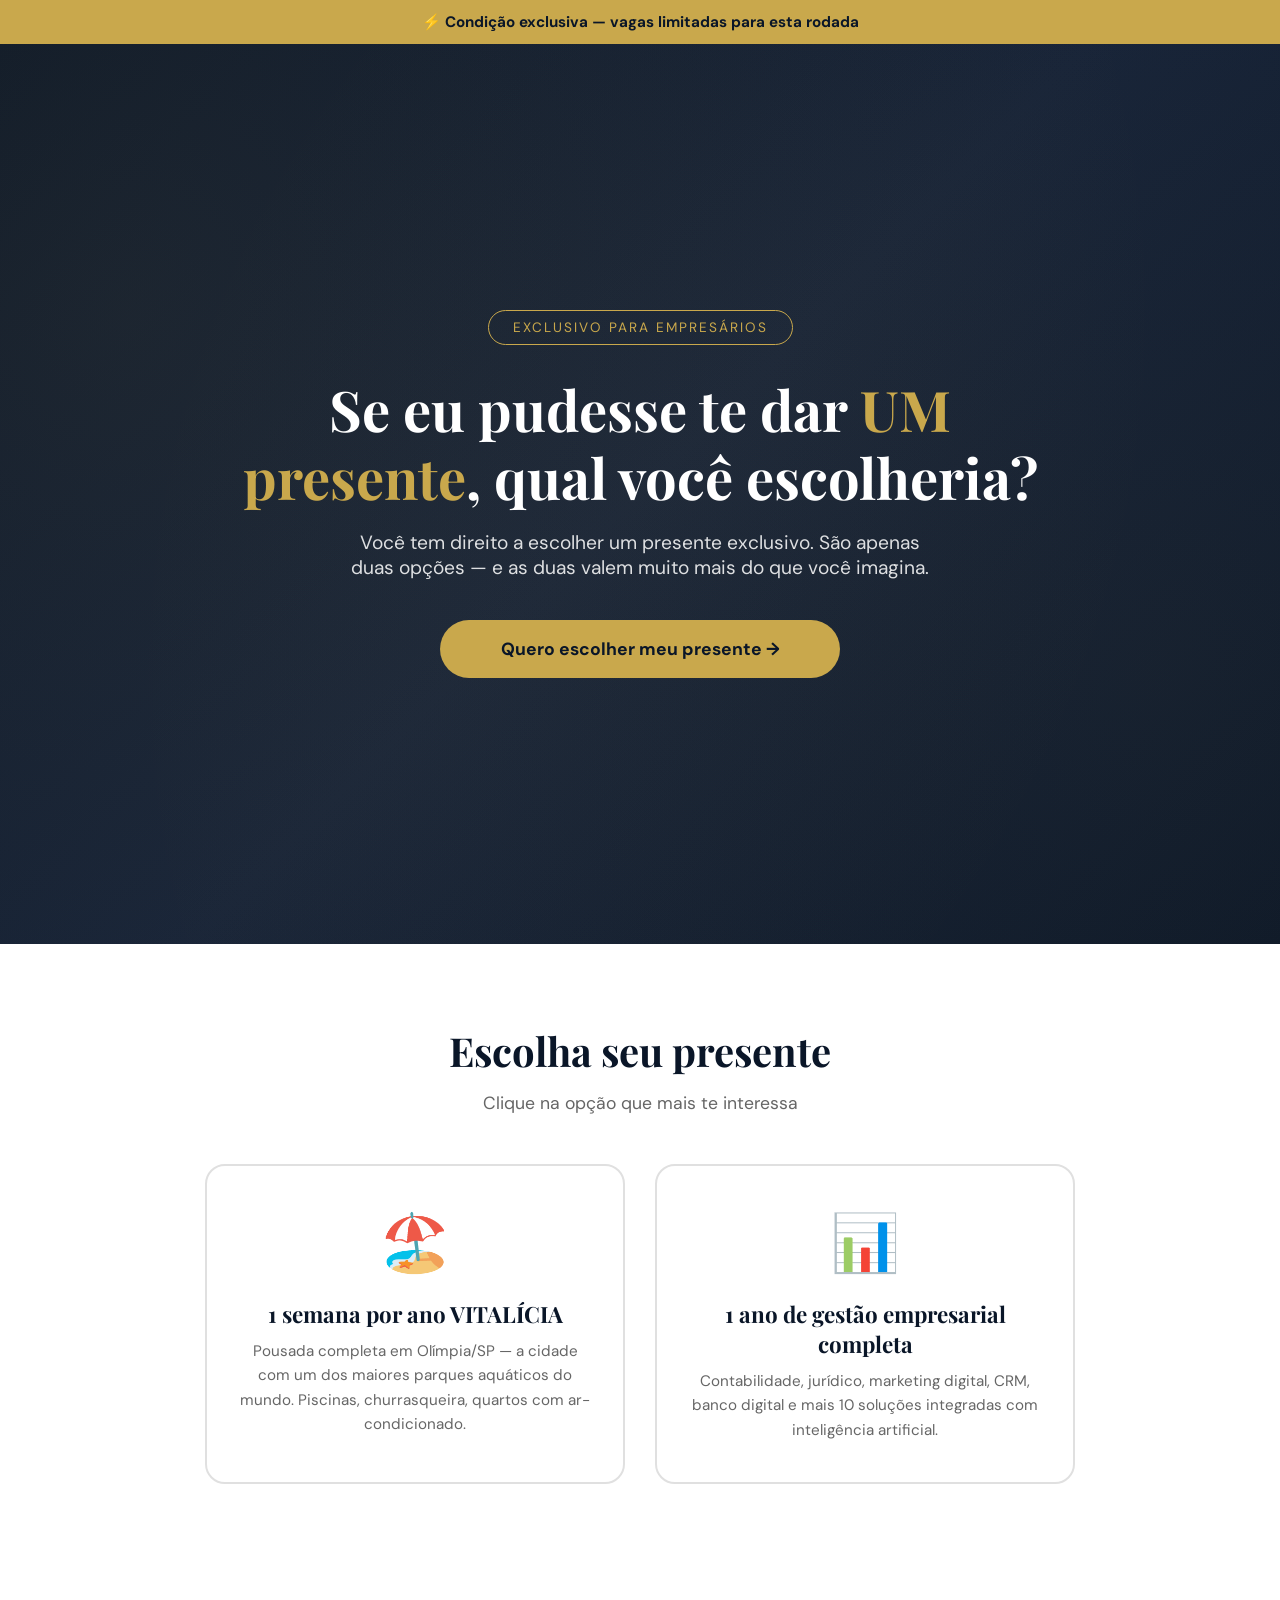
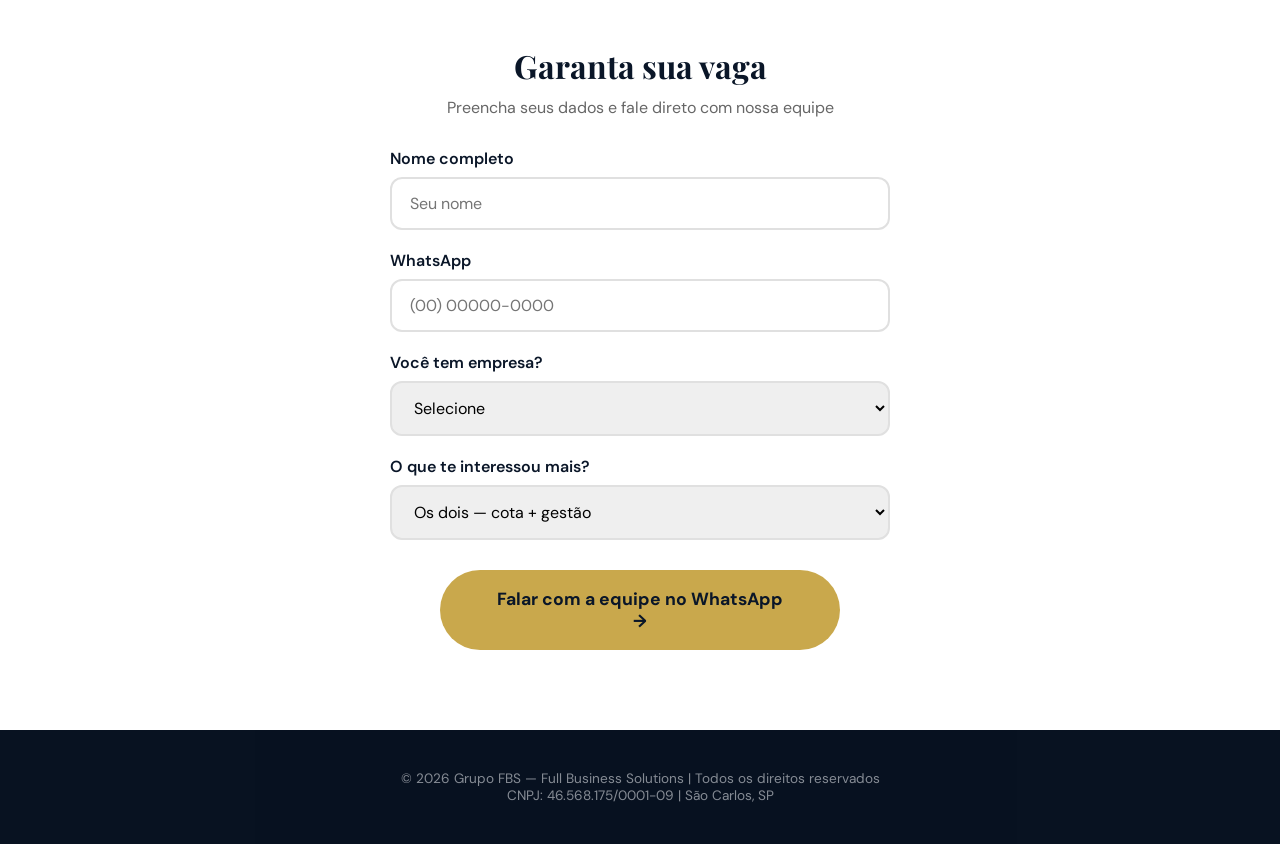
==== index.html @ a701b8b0 "Add index.html" ====
<!DOCTYPE html>
<html lang="pt-BR">
<head>
    <meta charset="UTF-8">
    <meta name="viewport" content="width=device-width, initial-scale=1.0">
    <title>Grupo FBS — Presente Exclusivo para Empresários</title>
    <link href="https://fonts.googleapis.com/css2?family=Playfair+Display:wght@400;600;700&family=DM+Sans:wght@400;500;600;700&display=swap" rel="stylesheet">
    <style>
        * { margin: 0; padding: 0; box-sizing: border-box; }
        
        :root {
            --navy: #0A1628;
            --gold: #C9A84C;
            --gold-light: #E8D5A0;
            --white: #FFFFFF;
            --gray: #F5F5F5;
            --dark-gray: #333;
        }
        
        body {
            font-family: 'DM Sans', sans-serif;
            color: var(--white);
            background: var(--navy);
        }
        
        h1, h2, h3, h4 { font-family: 'Playfair Display', serif; }
        
        /* HERO */
        .hero {
            min-height: 100vh;
            display: flex;
            flex-direction: column;
            align-items: center;
            justify-content: center;
            text-align: center;
            padding: 40px 20px;
            background: linear-gradient(135deg, #0A1628 0%, #152238 50%, #0A1628 100%);
            position: relative;
            overflow: hidden;
        }
        
        .hero::before {
            content: '';
            position: absolute;
            top: -50%;
            left: -50%;
            width: 200%;
            height: 200%;
            background: radial-gradient(circle at 30% 40%, rgba(201,168,76,0.08) 0%, transparent 50%),
                        radial-gradient(circle at 70% 60%, rgba(201,168,76,0.05) 0%, transparent 50%);
            animation: shimmer 15s ease-in-out infinite alternate;
        }
        
        @keyframes shimmer {
            0% { transform: translate(0, 0); }
            100% { transform: translate(-5%, -5%); }
        }
        
        .hero-content { position: relative; z-index: 1; max-width: 800px; }
        
        .hero-badge {
            display: inline-block;
            padding: 8px 24px;
            border: 1px solid var(--gold);
            border-radius: 50px;
            font-size: 0.85rem;
            color: var(--gold);
            letter-spacing: 2px;
            text-transform: uppercase;
            margin-bottom: 30px;
        }
        
        .hero h1 {
            font-size: clamp(2rem, 5vw, 3.5rem);
            line-height: 1.2;
            margin-bottom: 20px;
        }
        
        .hero h1 span { color: var(--gold); }
        
        .hero p {
            font-size: 1.2rem;
            opacity: 0.85;
            margin-bottom: 40px;
            max-width: 600px;
            margin-left: auto;
            margin-right: auto;
        }
        
        /* CHOICE SECTION */
        .choice-section {
            padding: 80px 20px;
            background: var(--white);
            color: var(--dark-gray);
            text-align: center;
        }
        
        .choice-section h2 {
            font-size: clamp(1.8rem, 4vw, 2.5rem);
            color: var(--navy);
            margin-bottom: 15px;
        }
        
        .choice-section > p {
            font-size: 1.1rem;
            color: #666;
            margin-bottom: 50px;
        }
        
        .choices {
            display: flex;
            gap: 30px;
            max-width: 900px;
            margin: 0 auto;
            flex-wrap: wrap;
            justify-content: center;
        }
        
        .choice-card {
            flex: 1;
            min-width: 280px;
            max-width: 420px;
            background: var(--white);
            border: 2px solid #E0E0E0;
            border-radius: 20px;
            padding: 40px 30px;
            cursor: pointer;
            transition: all 0.3s ease;
            text-align: center;
        }
        
        .choice-card:hover {
            border-color: var(--gold);
            transform: translateY(-5px);
            box-shadow: 0 20px 60px rgba(201,168,76,0.15);
        }
        
        .choice-card.selected {
            border-color: var(--gold);
            background: linear-gradient(135deg, #FFFDF5, #FFF);
            box-shadow: 0 20px 60px rgba(201,168,76,0.2);
        }
        
        .choice-emoji { font-size: 3.5rem; margin-bottom: 20px; }
        
        .choice-card h3 {
            font-size: 1.4rem;
            color: var(--navy);
            margin-bottom: 10px;
        }
        
        .choice-card p { color: #666; font-size: 0.95rem; line-height: 1.6; }
        
        /* REVEAL */
        .reveal {
            padding: 80px 20px;
            background: var(--navy);
            text-align: center;
            display: none;
        }
        
        .reveal.active { display: block; }
        
        .reveal h2 {
            font-size: clamp(1.8rem, 4vw, 2.8rem);
            margin-bottom: 15px;
        }
        
        .reveal h2 span { color: var(--gold); }
        
        .reveal > p {
            font-size: 1.1rem;
            opacity: 0.8;
            margin-bottom: 50px;
        }
        
        .package-grid {
            display: flex;
            gap: 30px;
            max-width: 900px;
            margin: 0 auto 50px;
            flex-wrap: wrap;
            justify-content: center;
        }
        
        .package-item {
            flex: 1;
            min-width: 280px;
            max-width: 420px;
            background: rgba(255,255,255,0.05);
            border: 1px solid rgba(201,168,76,0.3);
            border-radius: 16px;
            padding: 30px;
            text-align: left;
        }
        
        .package-item h3 {
            color: var(--gold);
            font-size: 1.2rem;
            margin-bottom: 15px;
        }
        
        .package-item ul {
            list-style: none;
            padding: 0;
        }
        
        .package-item li {
            padding: 8px 0;
            padding-left: 25px;
            position: relative;
            font-size: 0.95rem;
            opacity: 0.9;
        }
        
        .package-item li::before {
            content: '✓';
            position: absolute;
            left: 0;
            color: var(--gold);
            font-weight: bold;
        }
        
        /* PRICING */
        .pricing-box {
            max-width: 600px;
            margin: 0 auto 40px;
            background: linear-gradient(135deg, rgba(201,168,76,0.15), rgba(201,168,76,0.05));
            border: 2px solid var(--gold);
            border-radius: 20px;
            padding: 40px;
            text-align: center;
        }
        
        .price-compare {
            font-size: 1.1rem;
            opacity: 0.7;
            text-decoration: line-through;
            margin-bottom: 5px;
        }
        
        .price-main {
            font-family: 'Playfair Display', serif;
            font-size: clamp(2.5rem, 6vw, 3.5rem);
            color: var(--gold);
            font-weight: 700;
            margin-bottom: 5px;
        }
        
        .price-installment {
            font-size: 1.2rem;
            color: var(--gold-light);
            margin-bottom: 20px;
        }
        
        .price-guarantee {
            font-size: 0.95rem;
            opacity: 0.7;
            margin-bottom: 25px;
        }
        
        /* FORM */
        .form-section {
            padding: 80px 20px;
            background: var(--white);
            color: var(--dark-gray);
        }
        
        .form-container {
            max-width: 500px;
            margin: 0 auto;
            text-align: center;
        }
        
        .form-container h2 {
            color: var(--navy);
            font-size: 2rem;
            margin-bottom: 10px;
        }
        
        .form-container > p {
            color: #666;
            margin-bottom: 30px;
        }
        
        .form-group {
            margin-bottom: 20px;
            text-align: left;
        }
        
        .form-group label {
            display: block;
            font-weight: 600;
            margin-bottom: 8px;
            color: var(--navy);
        }
        
        .form-group input, .form-group select {
            width: 100%;
            padding: 14px 18px;
            border: 2px solid #E0E0E0;
            border-radius: 12px;
            font-size: 1rem;
            font-family: 'DM Sans', sans-serif;
            transition: border-color 0.3s;
        }
        
        .form-group input:focus, .form-group select:focus {
            outline: none;
            border-color: var(--gold);
        }
        
        /* CTA */
        .cta-btn {
            display: inline-block;
            padding: 18px 50px;
            background: var(--gold);
            color: var(--navy);
            font-size: 1.1rem;
            font-weight: 700;
            font-family: 'DM Sans', sans-serif;
            border: none;
            border-radius: 50px;
            cursor: pointer;
            text-decoration: none;
            transition: all 0.3s ease;
            width: 100%;
            max-width: 400px;
        }
        
        .cta-btn:hover {
            background: var(--gold-light);
            transform: translateY(-2px);
            box-shadow: 0 10px 30px rgba(201,168,76,0.3);
        }
        
        .cta-btn-dark {
            background: var(--navy);
            color: var(--gold);
            border: 2px solid var(--gold);
        }
        
        .cta-btn-dark:hover {
            background: var(--gold);
            color: var(--navy);
        }
        
        /* POUSADA DETAILS */
        .pousada-details {
            padding: 60px 20px;
            background: linear-gradient(135deg, #0D1D33, #0A1628);
            text-align: center;
            display: none;
        }
        
        .pousada-details.active { display: block; }
        
        .pousada-details h3 {
            color: var(--gold);
            font-size: 1.6rem;
            margin-bottom: 25px;
        }
        
        .amenities {
            display: flex;
            gap: 20px;
            flex-wrap: wrap;
            justify-content: center;
            max-width: 700px;
            margin: 0 auto 30px;
        }
        
        .amenity {
            background: rgba(255,255,255,0.05);
            border: 1px solid rgba(201,168,76,0.2);
            border-radius: 12px;
            padding: 20px;
            min-width: 140px;
            text-align: center;
        }
        
        .amenity-icon { font-size: 2rem; margin-bottom: 8px; }
        .amenity-text { font-size: 0.85rem; opacity: 0.8; }
        
        /* MATH */
        .math-box {
            max-width: 500px;
            margin: 30px auto;
            background: rgba(201,168,76,0.1);
            border-radius: 16px;
            padding: 30px;
            text-align: left;
        }
        
        .math-row {
            display: flex;
            justify-content: space-between;
            padding: 10px 0;
            border-bottom: 1px solid rgba(255,255,255,0.1);
        }
        
        .math-row:last-child { border: none; }
        .math-row .label { opacity: 0.8; }
        .math-row .value { color: var(--gold); font-weight: 600; }
        .math-row.total { font-size: 1.2rem; padding-top: 15px; }
        .math-row.total .value { font-size: 1.4rem; }
        
        /* URGENCY */
        .urgency-bar {
            background: var(--gold);
            color: var(--navy);
            text-align: center;
            padding: 12px 20px;
            font-weight: 700;
            font-size: 0.95rem;
            position: sticky;
            top: 0;
            z-index: 100;
        }
        
        /* FOOTER */
        footer {
            padding: 40px 20px;
            background: #060E1A;
            text-align: center;
            font-size: 0.85rem;
            opacity: 0.5;
        }
        
        /* RESPONSIVE */
        @media (max-width: 600px) {
            .choices { flex-direction: column; align-items: center; }
            .package-grid { flex-direction: column; align-items: center; }
            .hero { padding: 30px 15px; }
        }
    </style>
</head>
<body>

    <!-- URGENCY BAR -->
    <div class="urgency-bar">
        ⚡ Condição exclusiva — vagas limitadas para esta rodada
    </div>

    <!-- HERO -->
    <section class="hero">
        <div class="hero-content">
            <div class="hero-badge">Exclusivo para Empresários</div>
            <h1>Se eu pudesse te dar <span>UM presente</span>, qual você escolheria?</h1>
            <p>Você tem direito a escolher um presente exclusivo. São apenas duas opções — e as duas valem muito mais do que você imagina.</p>
            <a href="#escolha" class="cta-btn">Quero escolher meu presente →</a>
        </div>
    </section>

    <!-- CHOICE -->
    <section class="choice-section" id="escolha">
        <h2>Escolha seu presente</h2>
        <p>Clique na opção que mais te interessa</p>
        
        <div class="choices">
            <div class="choice-card" onclick="selectChoice('pousada')">
                <div class="choice-emoji">🏖️</div>
                <h3>1 semana por ano VITALÍCIA</h3>
                <p>Pousada completa em Olímpia/SP — a cidade com um dos maiores parques aquáticos do mundo. Piscinas, churrasqueira, quartos com ar-condicionado.</p>
            </div>
            
            <div class="choice-card" onclick="selectChoice('gestao')">
                <div class="choice-emoji">📊</div>
                <h3>1 ano de gestão empresarial completa</h3>
                <p>Contabilidade, jurídico, marketing digital, CRM, banco digital e mais 10 soluções integradas com inteligência artificial.</p>
            </div>
        </div>
    </section>

    <!-- POUSADA DETAILS (appears after gestão choice) -->
    <section class="pousada-details" id="pousada-details">
        <h3>Você escolheu gestão — ótimo gosto! Mas sabia que...</h3>
        <div class="amenities">
            <div class="amenity">
                <div class="amenity-icon">🏊</div>
                <div class="amenity-text">2 Piscinas</div>
            </div>
            <div class="amenity">
                <div class="amenity-icon">🥩</div>
                <div class="amenity-text">4 Quiosques com churrasqueira</div>
            </div>
            <div class="amenity">
                <div class="amenity-icon">❄️</div>
                <div class="amenity-text">Ar-condicionado em todos os quartos</div>
            </div>
            <div class="amenity">
                <div class="amenity-icon">🧊</div>
                <div class="amenity-text">Frigobar exclusivo</div>
            </div>
            <div class="amenity">
                <div class="amenity-icon">🚿</div>
                <div class="amenity-text">Banheiros privativos</div>
            </div>
            <div class="amenity">
                <div class="amenity-icon">🎢</div>
                <div class="amenity-text">Olímpia: capital do turismo</div>
            </div>
        </div>
        
        <div class="math-box">
            <div class="math-row">
                <span class="label">Diária média fim de semana em Olímpia</span>
                <span class="value">R$ 400</span>
            </div>
            <div class="math-row">
                <span class="label">1 semana por ano (7 diárias)</span>
                <span class="value">R$ 2.800/ano</span>
            </div>
            <div class="math-row">
                <span class="label">10 anos de uso</span>
                <span class="value">R$ 28.000</span>
            </div>
            <div class="math-row">
                <span class="label">1 ano de gestão FBS (12 meses)</span>
                <span class="value">R$ 5.988</span>
            </div>
            <div class="math-row total">
                <span class="label">Valor total do pacote</span>
                <span class="value">R$ 33.988</span>
            </div>
        </div>
    </section>

    <!-- REVEAL -->
    <section class="reveal" id="reveal">
        <h2>Boa notícia: <span>você não precisa escolher.</span></h2>
        <p>Hoje você leva os DOIS presentes por uma condição que não vai se repetir.</p>
        
        <div class="package-grid">
            <div class="package-item">
                <h3>🏖️ Cota Recanto das Águas</h3>
                <ul>
                    <li>1 semana por ano — vitalícia</li>
                    <li>Pousada completa em Olímpia/SP</li>
                    <li>2 piscinas + 4 quiosques</li>
                    <li>Quartos com ar + frigobar</li>
                    <li>Recompra garantida: R$ 8.000</li>
                    <li>Valorização de +167%</li>
                </ul>
            </div>
            
            <div class="package-item">
                <h3>📊 Gestão FBS Completa (1 ano)</h3>
                <ul>
                    <li>Contabilidade e fiscal</li>
                    <li>Assessoria jurídica integrada</li>
                    <li>Marketing digital completo</li>
                    <li>CRM e gestão de clientes</li>
                    <li>Banco digital FBS PAY</li>
                    <li>Inteligência artificial aplicada</li>
                </ul>
            </div>
        </div>
        
        <div class="pricing-box">
            <div class="price-compare">De R$ 33.988 em valor real</div>
            <div class="price-main">R$ 3.000</div>
            <div class="price-installment">10x de R$ 300 no cartão</div>
            <div class="price-guarantee">📈 Cota com recompra garantida de R$ 8.000 (+167%)</div>
            <a href="#formulario" class="cta-btn">Garantir minha vaga →</a>
        </div>
    </section>

    <!-- FORM -->
    <section class="form-section" id="formulario">
        <div class="form-container">
            <h2>Garanta sua vaga</h2>
            <p>Preencha seus dados e fale direto com nossa equipe</p>
            
            <form id="lead-form" onsubmit="submitForm(event)">
                <div class="form-group">
                    <label>Nome completo</label>
                    <input type="text" id="nome" required placeholder="Seu nome">
                </div>
                
                <div class="form-group">
                    <label>WhatsApp</label>
                    <input type="tel" id="whatsapp" required placeholder="(00) 00000-0000">
                </div>
                
                <div class="form-group">
                    <label>Você tem empresa?</label>
                    <select id="empresa" required>
                        <option value="">Selecione</option>
                        <option value="sim-mei">Sim — MEI</option>
                        <option value="sim-me">Sim — ME/EPP</option>
                        <option value="sim-media">Sim — Média empresa</option>
                        <option value="nao">Não, mas quero abrir</option>
                    </select>
                </div>
                
                <div class="form-group">
                    <label>O que te interessou mais?</label>
                    <select id="interesse">
                        <option value="ambos">Os dois — cota + gestão</option>
                        <option value="cota">Mais a cota da pousada</option>
                        <option value="gestao">Mais a gestão empresarial</option>
                    </select>
                </div>
                
                <button type="submit" class="cta-btn" style="margin-top: 10px;">
                    Falar com a equipe no WhatsApp →
                </button>
            </form>
        </div>
    </section>

    <footer>
        <p>© 2026 Grupo FBS — Full Business Solutions | Todos os direitos reservados</p>
        <p>CNPJ: 46.568.175/0001-09 | São Carlos, SP</p>
    </footer>

    <script>
        let choiceMade = false;
        
        function selectChoice(type) {
            document.querySelectorAll('.choice-card').forEach(c => c.classList.remove('selected'));
            event.currentTarget.classList.add('selected');
            
            const reveal = document.getElementById('reveal');
            const pousadaDetails = document.getElementById('pousada-details');
            
            if (type === 'gestao') {
                pousadaDetails.classList.add('active');
                setTimeout(() => {
                    reveal.classList.add('active');
                    setTimeout(() => {
                        reveal.scrollIntoView({ behavior: 'smooth' });
                    }, 300);
                }, 2000);
            } else {
                pousadaDetails.classList.remove('active');
                reveal.classList.add('active');
                setTimeout(() => {
                    reveal.scrollIntoView({ behavior: 'smooth' });
                }, 300);
            }
        }
        
        function submitForm(e) {
            e.preventDefault();
            const nome = document.getElementById('nome').value;
            const whatsapp = document.getElementById('whatsapp').value;
            const empresa = document.getElementById('empresa').value;
            const interesse = document.getElementById('interesse').value;
            
            // ALTERE O NÚMERO ABAIXO PARA O WHATSAPP DO NILTON
            const telefone = '5516992755986';
            const msg = encodeURIComponent(
                `Olá! Me chamo ${nome}.\n` +
                `Tenho interesse no pacote FBS + Cota Recanto das Águas.\n` +
                `Empresa: ${empresa}\n` +
                `Maior interesse: ${interesse}\n` +
                `Meu WhatsApp: ${whatsapp}`
            );
            
            window.open(`https://wa.me/${telefone}?text=${msg}`, '_blank');
        }
        
        // WhatsApp mask
        document.getElementById('whatsapp').addEventListener('input', function(e) {
            let v = e.target.value.replace(/\D/g, '');
            if (v.length > 11) v = v.slice(0, 11);
            if (v.length > 7) v = `(${v.slice(0,2)}) ${v.slice(2,7)}-${v.slice(7)}`;
            else if (v.length > 2) v = `(${v.slice(0,2)}) ${v.slice(2)}`;
            e.target.value = v;
        });
    </script>

</body>
</html>
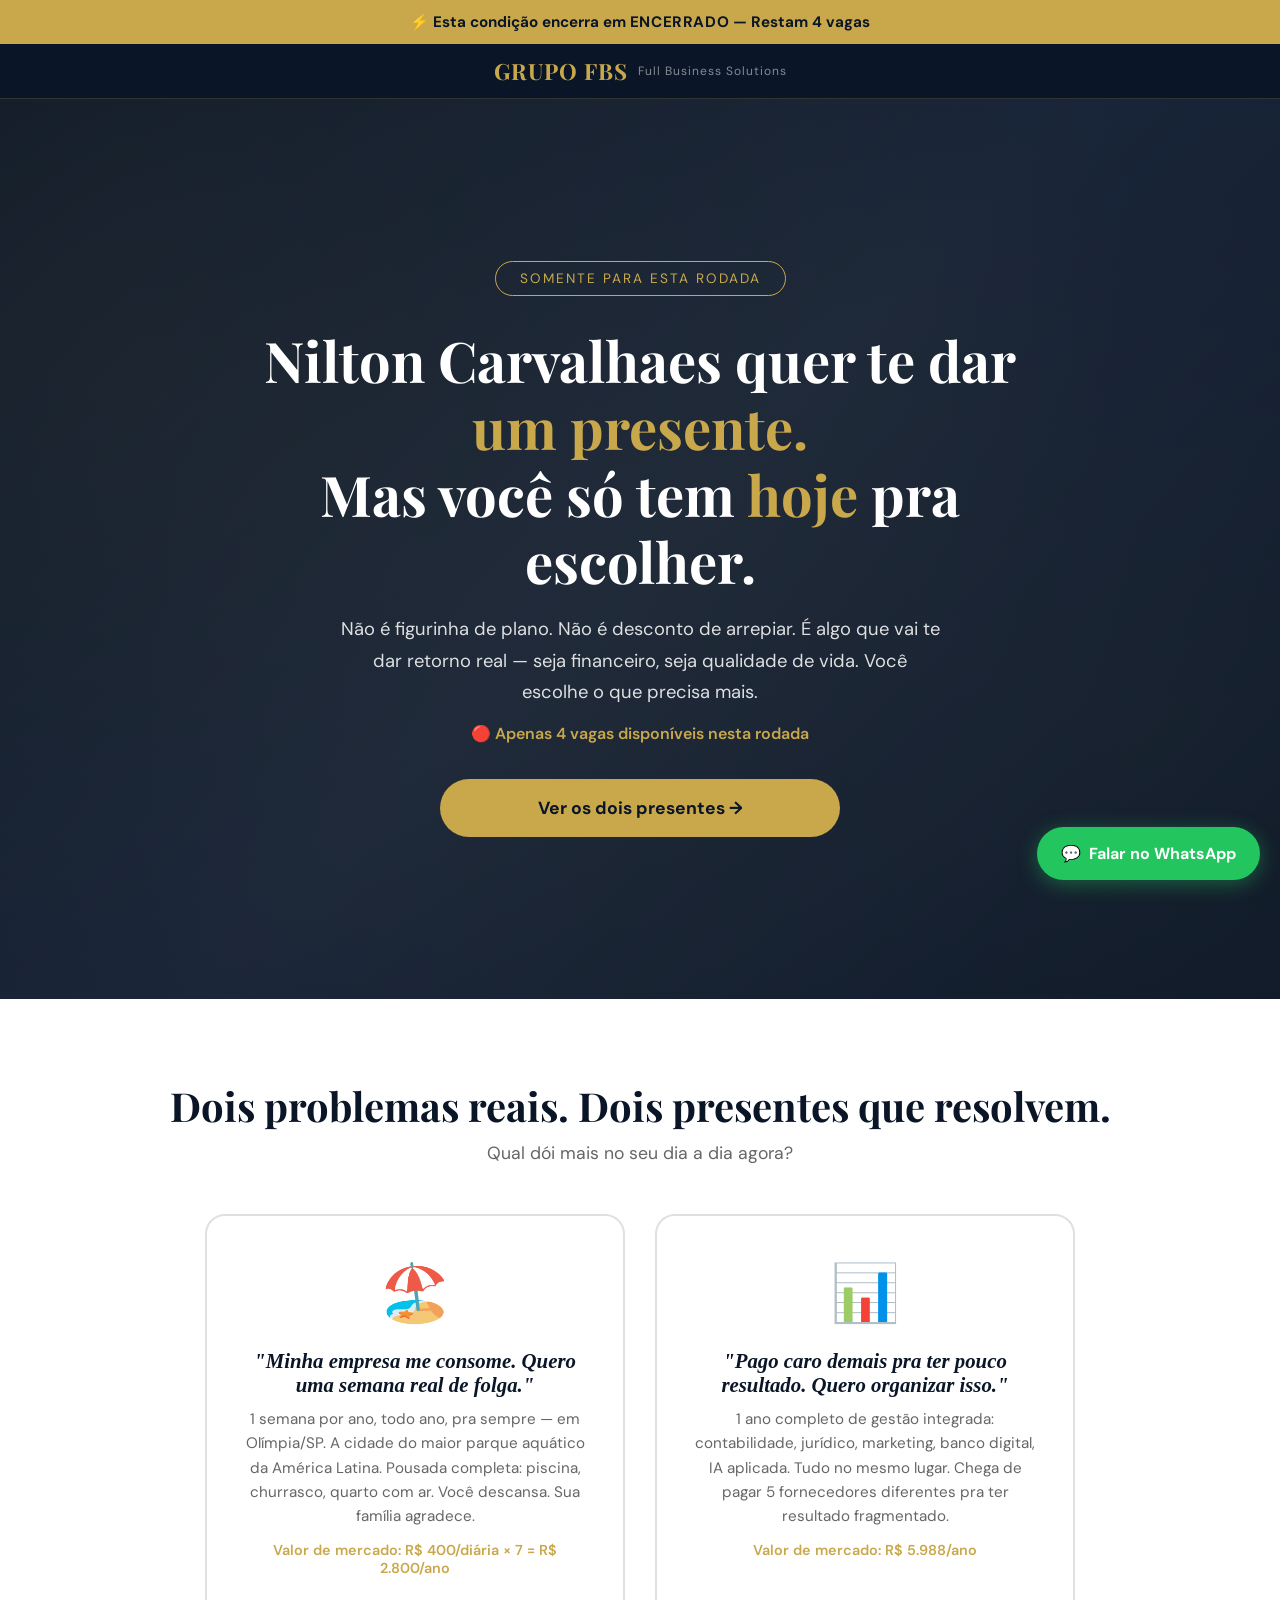
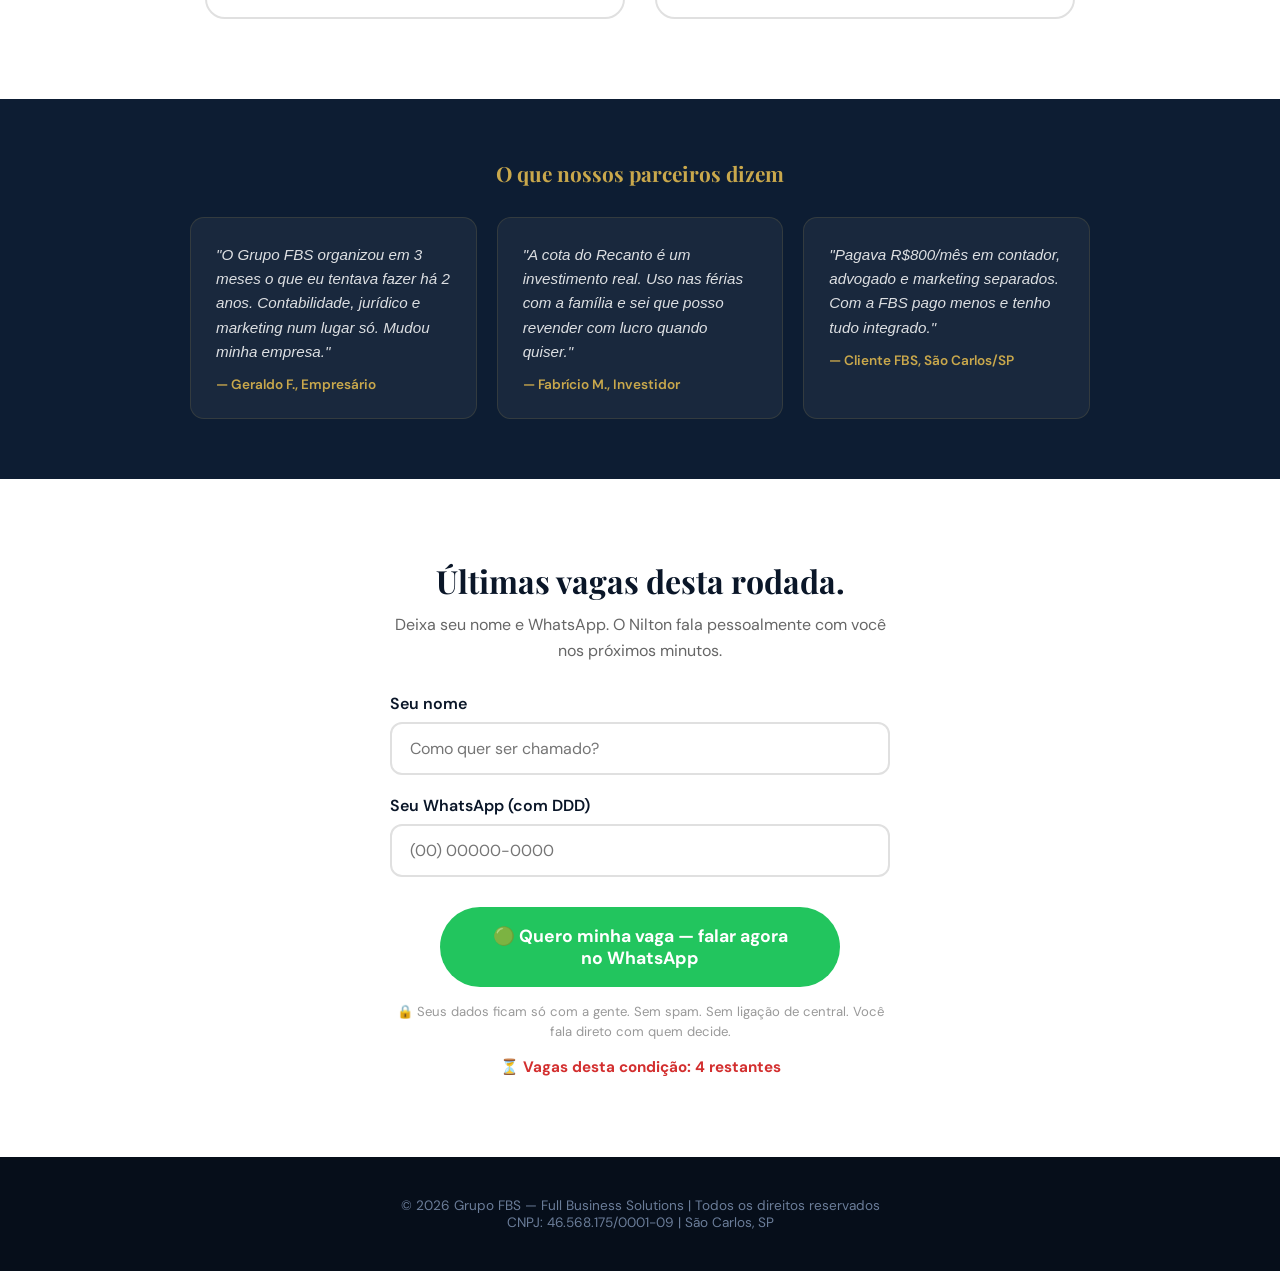
==== commit 8bafee19: "v2: consolidado Mouse+Lock+Sati+Neo — copy, prova social, form simplificado, countdown, WhatsApp flo" ====
--- a/index.html
+++ b/index.html
@@ -4,533 +4,223 @@
     <meta charset="UTF-8">
     <meta name="viewport" content="width=device-width, initial-scale=1.0">
     <title>Grupo FBS — Presente Exclusivo para Empresários</title>
-    <link href="https://fonts.googleapis.com/css2?family=Playfair+Display:wght@400;600;700&family=DM+Sans:wght@400;500;600;700&display=swap" rel="stylesheet">
+
+    <link rel="preconnect" href="https://fonts.googleapis.com">
+    <link rel="preconnect" href="https://fonts.gstatic.com" crossorigin>
+    <link rel="preload" as="style" href="https://fonts.googleapis.com/css2?family=Playfair+Display:wght@400;600;700&family=DM+Sans:wght@400;500;600;700&display=swap">
+    <link href="https://fonts.googleapis.com/css2?family=Playfair+Display:wght@400;600;700&family=DM+Sans:wght@400;500;600;700&display=swap" rel="stylesheet" media="print" onload="this.media='all'">
+    <noscript><link href="https://fonts.googleapis.com/css2?family=Playfair+Display:wght@400;600;700&family=DM+Sans:wght@400;500;600;700&display=swap" rel="stylesheet"></noscript>
+
+    <!-- META PIXEL — ⚠️ SUBSTITUIR YOUR_PIXEL_ID_HERE -->
+    <script>
+    !function(f,b,e,v,n,t,s){if(f.fbq)return;n=f.fbq=function(){n.callMethod?
+    n.callMethod.apply(n,arguments):n.queue.push(arguments)};if(!f._fbq)f._fbq=n;
+    n.push=n;n.loaded=!0;n.version='2.0';n.queue=[];t=b.createElement(e);t.async=!0;
+    t.src=v;s=b.getElementsByTagName(e)[0];s.parentNode.insertBefore(t,s)}(window,
+    document,'script','https://connect.facebook.net/en_US/fbevents.js');
+    fbq('init','YOUR_PIXEL_ID_HERE');
+    fbq('track','PageView');
+    </script>
+    <noscript><img height="1" width="1" style="display:none"
+    src="https://www.facebook.com/tr?id=YOUR_PIXEL_ID_HERE&ev=PageView&noscript=1"/></noscript>
+
     <style>
-        * { margin: 0; padding: 0; box-sizing: border-box; }
-        
-        :root {
-            --navy: #0A1628;
-            --gold: #C9A84C;
-            --gold-light: #E8D5A0;
-            --white: #FFFFFF;
-            --gray: #F5F5F5;
-            --dark-gray: #333;
-        }
-        
-        body {
-            font-family: 'DM Sans', sans-serif;
-            color: var(--white);
-            background: var(--navy);
-        }
-        
-        h1, h2, h3, h4 { font-family: 'Playfair Display', serif; }
-        
+        *{margin:0;padding:0;box-sizing:border-box}
+        :root{--navy:#0A1628;--gold:#C9A84C;--gold-light:#E8D5A0;--white:#FFFFFF;--gray:#F5F5F5;--dark-gray:#333;--error:#D32F2F;--error-bg:#FFEBEE;--green:#22C55E}
+        body{font-family:'DM Sans',sans-serif;color:var(--white);background:var(--navy)}
+        h1,h2,h3,h4{font-family:'Playfair Display',serif}
+
+        /* HEADER */
+        .site-header{background:var(--navy);padding:12px 20px;display:flex;align-items:center;justify-content:center;border-bottom:1px solid rgba(201,168,76,.2)}
+        .logo-text{font-family:'Playfair Display',serif;font-size:1.4rem;color:var(--gold);font-weight:700;letter-spacing:1px}
+        .logo-sub{font-size:.75rem;color:rgba(255,255,255,.5);margin-left:10px;letter-spacing:1px}
+
         /* HERO */
-        .hero {
-            min-height: 100vh;
-            display: flex;
-            flex-direction: column;
-            align-items: center;
-            justify-content: center;
-            text-align: center;
-            padding: 40px 20px;
-            background: linear-gradient(135deg, #0A1628 0%, #152238 50%, #0A1628 100%);
-            position: relative;
-            overflow: hidden;
-        }
-        
-        .hero::before {
-            content: '';
-            position: absolute;
-            top: -50%;
-            left: -50%;
-            width: 200%;
-            height: 200%;
-            background: radial-gradient(circle at 30% 40%, rgba(201,168,76,0.08) 0%, transparent 50%),
-                        radial-gradient(circle at 70% 60%, rgba(201,168,76,0.05) 0%, transparent 50%);
-            animation: shimmer 15s ease-in-out infinite alternate;
-        }
-        
-        @keyframes shimmer {
-            0% { transform: translate(0, 0); }
-            100% { transform: translate(-5%, -5%); }
-        }
-        
-        .hero-content { position: relative; z-index: 1; max-width: 800px; }
-        
-        .hero-badge {
-            display: inline-block;
-            padding: 8px 24px;
-            border: 1px solid var(--gold);
-            border-radius: 50px;
-            font-size: 0.85rem;
-            color: var(--gold);
-            letter-spacing: 2px;
-            text-transform: uppercase;
-            margin-bottom: 30px;
-        }
-        
-        .hero h1 {
-            font-size: clamp(2rem, 5vw, 3.5rem);
-            line-height: 1.2;
-            margin-bottom: 20px;
-        }
-        
-        .hero h1 span { color: var(--gold); }
-        
-        .hero p {
-            font-size: 1.2rem;
-            opacity: 0.85;
-            margin-bottom: 40px;
-            max-width: 600px;
-            margin-left: auto;
-            margin-right: auto;
-        }
-        
-        /* CHOICE SECTION */
-        .choice-section {
-            padding: 80px 20px;
-            background: var(--white);
-            color: var(--dark-gray);
-            text-align: center;
-        }
-        
-        .choice-section h2 {
-            font-size: clamp(1.8rem, 4vw, 2.5rem);
-            color: var(--navy);
-            margin-bottom: 15px;
-        }
-        
-        .choice-section > p {
-            font-size: 1.1rem;
-            color: #666;
-            margin-bottom: 50px;
-        }
-        
-        .choices {
-            display: flex;
-            gap: 30px;
-            max-width: 900px;
-            margin: 0 auto;
-            flex-wrap: wrap;
-            justify-content: center;
-        }
-        
-        .choice-card {
-            flex: 1;
-            min-width: 280px;
-            max-width: 420px;
-            background: var(--white);
-            border: 2px solid #E0E0E0;
-            border-radius: 20px;
-            padding: 40px 30px;
-            cursor: pointer;
-            transition: all 0.3s ease;
-            text-align: center;
-        }
-        
-        .choice-card:hover {
-            border-color: var(--gold);
-            transform: translateY(-5px);
-            box-shadow: 0 20px 60px rgba(201,168,76,0.15);
-        }
-        
-        .choice-card.selected {
-            border-color: var(--gold);
-            background: linear-gradient(135deg, #FFFDF5, #FFF);
-            box-shadow: 0 20px 60px rgba(201,168,76,0.2);
-        }
-        
-        .choice-emoji { font-size: 3.5rem; margin-bottom: 20px; }
-        
-        .choice-card h3 {
-            font-size: 1.4rem;
-            color: var(--navy);
-            margin-bottom: 10px;
-        }
-        
-        .choice-card p { color: #666; font-size: 0.95rem; line-height: 1.6; }
-        
+        .hero{min-height:100vh;display:flex;flex-direction:column;align-items:center;justify-content:center;text-align:center;padding:40px 20px;background:linear-gradient(135deg,#0A1628 0%,#152238 50%,#0A1628 100%);position:relative;overflow:hidden}
+        .hero::before{content:'';position:absolute;top:-50%;left:-50%;width:200%;height:200%;background:radial-gradient(circle at 30% 40%,rgba(201,168,76,.08) 0%,transparent 50%),radial-gradient(circle at 70% 60%,rgba(201,168,76,.05) 0%,transparent 50%);animation:shimmer 15s ease-in-out infinite alternate}
+        @keyframes shimmer{0%{transform:translate(0,0)}100%{transform:translate(-5%,-5%)}}
+        @media(prefers-reduced-motion:reduce){.hero::before{animation:none}}
+        .hero-content{position:relative;z-index:1;max-width:800px}
+        .hero-badge{display:inline-block;padding:8px 24px;border:1px solid var(--gold);border-radius:50px;font-size:.85rem;color:var(--gold);letter-spacing:2px;text-transform:uppercase;margin-bottom:30px}
+        .hero h1{font-size:clamp(2rem,5vw,3.5rem);line-height:1.2;margin-bottom:20px}
+        .hero h1 span{color:var(--gold)}
+        .hero p{font-size:1.15rem;opacity:.85;margin-bottom:15px;max-width:600px;margin-left:auto;margin-right:auto;line-height:1.7}
+        .hero-scarcity{color:var(--gold);font-weight:600;font-size:1rem;margin-bottom:35px}
+
+        /* CHOICE */
+        .choice-section{padding:80px 20px;background:var(--white);color:var(--dark-gray);text-align:center}
+        .choice-section h2{font-size:clamp(1.8rem,4vw,2.5rem);color:var(--navy);margin-bottom:10px}
+        .choice-section .subtitle{font-size:1.1rem;color:#666;margin-bottom:50px}
+        .choices{display:flex;gap:30px;max-width:900px;margin:0 auto;flex-wrap:wrap;justify-content:center}
+        .choice-card{flex:1;min-width:280px;max-width:420px;background:var(--white);border:2px solid #E0E0E0;border-radius:20px;padding:40px 30px;cursor:pointer;transition:all .3s ease;text-align:center}
+        .choice-card:hover{border-color:var(--gold);transform:translateY(-5px);box-shadow:0 20px 60px rgba(201,168,76,.15)}
+        .choice-card.selected{border-color:var(--gold);background:linear-gradient(135deg,#FFFDF5,#FFF);box-shadow:0 20px 60px rgba(201,168,76,.2)}
+        .choice-emoji{font-size:3.5rem;margin-bottom:20px}
+        .choice-card h3{font-size:1.3rem;color:var(--navy);margin-bottom:10px;font-style:italic}
+        .choice-card p{color:#666;font-size:.95rem;line-height:1.6}
+        .choice-card .valor-ref{color:var(--gold);font-weight:600;font-size:.9rem;margin-top:12px;display:block}
+
         /* REVEAL */
-        .reveal {
-            padding: 80px 20px;
-            background: var(--navy);
-            text-align: center;
-            display: none;
-        }
-        
-        .reveal.active { display: block; }
-        
-        .reveal h2 {
-            font-size: clamp(1.8rem, 4vw, 2.8rem);
-            margin-bottom: 15px;
-        }
-        
-        .reveal h2 span { color: var(--gold); }
-        
-        .reveal > p {
-            font-size: 1.1rem;
-            opacity: 0.8;
-            margin-bottom: 50px;
-        }
-        
-        .package-grid {
-            display: flex;
-            gap: 30px;
-            max-width: 900px;
-            margin: 0 auto 50px;
-            flex-wrap: wrap;
-            justify-content: center;
-        }
-        
-        .package-item {
-            flex: 1;
-            min-width: 280px;
-            max-width: 420px;
-            background: rgba(255,255,255,0.05);
-            border: 1px solid rgba(201,168,76,0.3);
-            border-radius: 16px;
-            padding: 30px;
-            text-align: left;
-        }
-        
-        .package-item h3 {
-            color: var(--gold);
-            font-size: 1.2rem;
-            margin-bottom: 15px;
-        }
-        
-        .package-item ul {
-            list-style: none;
-            padding: 0;
-        }
-        
-        .package-item li {
-            padding: 8px 0;
-            padding-left: 25px;
-            position: relative;
-            font-size: 0.95rem;
-            opacity: 0.9;
-        }
-        
-        .package-item li::before {
-            content: '✓';
-            position: absolute;
-            left: 0;
-            color: var(--gold);
-            font-weight: bold;
-        }
-        
+        .reveal{padding:80px 20px;background:var(--navy);text-align:center;display:none}
+        .reveal.active{display:block}
+        .reveal .pre-headline{font-size:1.1rem;color:var(--gold-light);opacity:.8;margin-bottom:10px}
+        .reveal h2{font-size:clamp(1.8rem,4vw,2.8rem);margin-bottom:15px}
+        .reveal h2 span{color:var(--gold)}
+        .reveal>p{font-size:1.1rem;opacity:.8;margin-bottom:50px;max-width:650px;margin-left:auto;margin-right:auto;line-height:1.7}
+        .package-grid{display:flex;gap:30px;max-width:900px;margin:0 auto 50px;flex-wrap:wrap;justify-content:center}
+        .package-item{flex:1;min-width:280px;max-width:420px;background:rgba(255,255,255,.05);border:1px solid rgba(201,168,76,.3);border-radius:16px;padding:30px;text-align:left}
+        .package-item h3{color:var(--gold);font-size:1.2rem;margin-bottom:15px}
+        .package-item ul{list-style:none;padding:0}
+        .package-item li{padding:8px 0 8px 25px;position:relative;font-size:.95rem;opacity:.9}
+        .package-item li::before{content:'✓';position:absolute;left:0;color:var(--gold);font-weight:bold}
+
         /* PRICING */
-        .pricing-box {
-            max-width: 600px;
-            margin: 0 auto 40px;
-            background: linear-gradient(135deg, rgba(201,168,76,0.15), rgba(201,168,76,0.05));
-            border: 2px solid var(--gold);
-            border-radius: 20px;
-            padding: 40px;
-            text-align: center;
-        }
-        
-        .price-compare {
-            font-size: 1.1rem;
-            opacity: 0.7;
-            text-decoration: line-through;
-            margin-bottom: 5px;
-        }
-        
-        .price-main {
-            font-family: 'Playfair Display', serif;
-            font-size: clamp(2.5rem, 6vw, 3.5rem);
-            color: var(--gold);
-            font-weight: 700;
-            margin-bottom: 5px;
-        }
-        
-        .price-installment {
-            font-size: 1.2rem;
-            color: var(--gold-light);
-            margin-bottom: 20px;
-        }
-        
-        .price-guarantee {
-            font-size: 0.95rem;
-            opacity: 0.7;
-            margin-bottom: 25px;
-        }
-        
+        .pricing-box{max-width:600px;margin:0 auto 40px;background:linear-gradient(135deg,rgba(201,168,76,.15),rgba(201,168,76,.05));border:2px solid var(--gold);border-radius:20px;padding:40px;text-align:center}
+        .price-compare{font-size:1.1rem;opacity:.7;text-decoration:line-through;margin-bottom:5px}
+        .price-main{font-family:'Playfair Display',serif;font-size:clamp(2.5rem,6vw,3.5rem);color:var(--gold);font-weight:700;margin-bottom:5px}
+        .price-installment{font-size:1.2rem;color:var(--gold-light);margin-bottom:15px}
+        .price-guarantee{font-size:.95rem;opacity:.8;margin-bottom:8px}
+        .price-explain{font-size:.85rem;opacity:.6;margin-bottom:25px;line-height:1.5}
+        .price-microcopy{font-size:.85rem;opacity:.6;margin-top:15px}
+
+        /* PROVA SOCIAL */
+        .social-proof{padding:60px 20px;background:#0D1D33;text-align:center}
+        .social-proof h3{color:var(--gold);font-size:1.3rem;margin-bottom:30px}
+        .testimonials{display:flex;gap:20px;flex-wrap:wrap;justify-content:center;max-width:900px;margin:0 auto}
+        .testimonial{flex:1;min-width:250px;max-width:380px;background:rgba(255,255,255,.05);border:1px solid rgba(201,168,76,.15);border-radius:14px;padding:25px;text-align:left}
+        .testimonial p{font-size:.95rem;opacity:.85;line-height:1.6;font-style:italic;margin-bottom:12px}
+        .testimonial .author{font-size:.85rem;color:var(--gold);font-weight:600}
+
         /* FORM */
-        .form-section {
-            padding: 80px 20px;
-            background: var(--white);
-            color: var(--dark-gray);
-        }
-        
-        .form-container {
-            max-width: 500px;
-            margin: 0 auto;
-            text-align: center;
-        }
-        
-        .form-container h2 {
-            color: var(--navy);
-            font-size: 2rem;
-            margin-bottom: 10px;
-        }
-        
-        .form-container > p {
-            color: #666;
-            margin-bottom: 30px;
-        }
-        
-        .form-group {
-            margin-bottom: 20px;
-            text-align: left;
-        }
-        
-        .form-group label {
-            display: block;
-            font-weight: 600;
-            margin-bottom: 8px;
-            color: var(--navy);
-        }
-        
-        .form-group input, .form-group select {
-            width: 100%;
-            padding: 14px 18px;
-            border: 2px solid #E0E0E0;
-            border-radius: 12px;
-            font-size: 1rem;
-            font-family: 'DM Sans', sans-serif;
-            transition: border-color 0.3s;
-        }
-        
-        .form-group input:focus, .form-group select:focus {
-            outline: none;
-            border-color: var(--gold);
-        }
-        
+        .form-section{padding:80px 20px;background:var(--white);color:var(--dark-gray)}
+        .form-container{max-width:500px;margin:0 auto;text-align:center}
+        .form-container h2{color:var(--navy);font-size:2rem;margin-bottom:10px}
+        .form-container>p{color:#666;margin-bottom:30px;line-height:1.6}
+        .form-group{margin-bottom:20px;text-align:left}
+        .form-group label{display:block;font-weight:600;margin-bottom:8px;color:var(--navy)}
+        .form-group input{width:100%;padding:14px 18px;border:2px solid #E0E0E0;border-radius:12px;font-size:1rem;font-family:'DM Sans',sans-serif;transition:border-color .3s}
+        .form-group input:focus{outline:none;border-color:var(--gold)}
+        .form-group.has-error input{border-color:var(--error);background:var(--error-bg)}
+        .form-error{display:none;color:var(--error);font-size:.82rem;margin-top:5px;font-weight:500}
+        .form-group.has-error .form-error{display:block}
+        .form-group.is-valid input{border-color:#2E7D32}
+        .form-security{font-size:.82rem;color:#999;margin-top:15px;line-height:1.5}
+        .form-vagas{color:var(--error);font-weight:700;font-size:.95rem;margin-top:15px}
+
+        /* WA FLOAT */
+        .wa-float{position:fixed;bottom:20px;right:20px;z-index:200;background:var(--green);color:var(--white);padding:16px 24px;border-radius:50px;font-weight:700;font-size:1rem;text-decoration:none;box-shadow:0 4px 20px rgba(34,197,94,.4);transition:all .3s;display:flex;align-items:center;gap:8px}
+        .wa-float:hover{transform:translateY(-3px);box-shadow:0 8px 30px rgba(34,197,94,.5)}
+        @keyframes pulse-green{0%,100%{box-shadow:0 4px 20px rgba(34,197,94,.4)}50%{box-shadow:0 4px 30px rgba(34,197,94,.7)}}
+        .wa-float{animation:pulse-green 2s infinite}
+
         /* CTA */
-        .cta-btn {
-            display: inline-block;
-            padding: 18px 50px;
-            background: var(--gold);
-            color: var(--navy);
-            font-size: 1.1rem;
-            font-weight: 700;
-            font-family: 'DM Sans', sans-serif;
-            border: none;
-            border-radius: 50px;
-            cursor: pointer;
-            text-decoration: none;
-            transition: all 0.3s ease;
-            width: 100%;
-            max-width: 400px;
-        }
-        
-        .cta-btn:hover {
-            background: var(--gold-light);
-            transform: translateY(-2px);
-            box-shadow: 0 10px 30px rgba(201,168,76,0.3);
-        }
-        
-        .cta-btn-dark {
-            background: var(--navy);
-            color: var(--gold);
-            border: 2px solid var(--gold);
-        }
-        
-        .cta-btn-dark:hover {
-            background: var(--gold);
-            color: var(--navy);
-        }
-        
+        .cta-btn{display:inline-block;padding:18px 50px;background:var(--gold);color:var(--navy);font-size:1.1rem;font-weight:700;font-family:'DM Sans',sans-serif;border:none;border-radius:50px;cursor:pointer;text-decoration:none;transition:all .3s ease;width:100%;max-width:400px}
+        .cta-btn:hover{background:var(--gold-light);transform:translateY(-2px);box-shadow:0 10px 30px rgba(201,168,76,.3)}
+        .cta-btn:disabled{opacity:.6;cursor:not-allowed;transform:none;box-shadow:none}
+        .cta-btn-green{background:var(--green);color:var(--white)}
+        .cta-btn-green:hover{background:#16A34A;box-shadow:0 10px 30px rgba(34,197,94,.3)}
+        @keyframes pulse-btn{0%,100%{transform:scale(1)}50%{transform:scale(1.02)}}
+        .cta-btn-green{animation:pulse-btn 2s infinite}
+
         /* POUSADA DETAILS */
-        .pousada-details {
-            padding: 60px 20px;
-            background: linear-gradient(135deg, #0D1D33, #0A1628);
-            text-align: center;
-            display: none;
-        }
-        
-        .pousada-details.active { display: block; }
-        
-        .pousada-details h3 {
-            color: var(--gold);
-            font-size: 1.6rem;
-            margin-bottom: 25px;
-        }
-        
-        .amenities {
-            display: flex;
-            gap: 20px;
-            flex-wrap: wrap;
-            justify-content: center;
-            max-width: 700px;
-            margin: 0 auto 30px;
-        }
-        
-        .amenity {
-            background: rgba(255,255,255,0.05);
-            border: 1px solid rgba(201,168,76,0.2);
-            border-radius: 12px;
-            padding: 20px;
-            min-width: 140px;
-            text-align: center;
-        }
-        
-        .amenity-icon { font-size: 2rem; margin-bottom: 8px; }
-        .amenity-text { font-size: 0.85rem; opacity: 0.8; }
-        
-        /* MATH */
-        .math-box {
-            max-width: 500px;
-            margin: 30px auto;
-            background: rgba(201,168,76,0.1);
-            border-radius: 16px;
-            padding: 30px;
-            text-align: left;
-        }
-        
-        .math-row {
-            display: flex;
-            justify-content: space-between;
-            padding: 10px 0;
-            border-bottom: 1px solid rgba(255,255,255,0.1);
-        }
-        
-        .math-row:last-child { border: none; }
-        .math-row .label { opacity: 0.8; }
-        .math-row .value { color: var(--gold); font-weight: 600; }
-        .math-row.total { font-size: 1.2rem; padding-top: 15px; }
-        .math-row.total .value { font-size: 1.4rem; }
-        
+        .pousada-details{padding:60px 20px;background:linear-gradient(135deg,#0D1D33,#0A1628);text-align:center;display:none}
+        .pousada-details.active{display:block}
+        .pousada-details h3{color:var(--gold);font-size:1.6rem;margin-bottom:25px}
+        .amenities{display:flex;gap:20px;flex-wrap:wrap;justify-content:center;max-width:700px;margin:0 auto 30px}
+        .amenity{background:rgba(255,255,255,.05);border:1px solid rgba(201,168,76,.2);border-radius:12px;padding:20px;min-width:140px;text-align:center}
+        .amenity-icon{font-size:2rem;margin-bottom:8px}
+        .amenity-text{font-size:.85rem;opacity:.8}
+        .math-box{max-width:500px;margin:30px auto;background:rgba(201,168,76,.1);border-radius:16px;padding:30px;text-align:left}
+        .math-row{display:flex;justify-content:space-between;padding:10px 0;border-bottom:1px solid rgba(255,255,255,.1)}
+        .math-row:last-child{border:none}
+        .math-row .label{opacity:.8}
+        .math-row .value{color:var(--gold);font-weight:600}
+        .math-row.total{font-size:1.2rem;padding-top:15px}
+        .math-row.total .value{font-size:1.4rem}
+
         /* URGENCY */
-        .urgency-bar {
-            background: var(--gold);
-            color: var(--navy);
-            text-align: center;
-            padding: 12px 20px;
-            font-weight: 700;
-            font-size: 0.95rem;
-            position: sticky;
-            top: 0;
-            z-index: 100;
-        }
-        
+        .urgency-bar{background:var(--gold);color:var(--navy);text-align:center;padding:12px 20px;font-weight:700;font-size:.95rem;position:sticky;top:0;z-index:100}
+        #countdown{font-variant-numeric:tabular-nums;letter-spacing:.04em}
+
         /* FOOTER */
-        footer {
-            padding: 40px 20px;
-            background: #060E1A;
-            text-align: center;
-            font-size: 0.85rem;
-            opacity: 0.5;
-        }
-        
-        /* RESPONSIVE */
-        @media (max-width: 600px) {
-            .choices { flex-direction: column; align-items: center; }
-            .package-grid { flex-direction: column; align-items: center; }
-            .hero { padding: 30px 15px; }
+        footer{padding:40px 20px;background:#060E1A;text-align:center;font-size:.85rem;color:#6B7D99}
+
+        @media(max-width:600px){
+            .choices,.package-grid,.testimonials{flex-direction:column;align-items:center}
+            .hero{padding:30px 15px}
+            .wa-float span.wa-text{display:none}
         }
     </style>
 </head>
 <body>
 
     <!-- URGENCY BAR -->
-    <div class="urgency-bar">
-        ⚡ Condição exclusiva — vagas limitadas para esta rodada
+    <div class="urgency-bar" role="banner" aria-live="polite">
+        ⚡ Esta condição encerra em <span id="countdown">carregando...</span> — Restam <span id="vagas-count">4</span> vagas
     </div>
 
-    <!-- HERO -->
+    <!-- HEADER com logo -->
+    <header class="site-header">
+        <span class="logo-text">GRUPO FBS</span>
+        <span class="logo-sub">Full Business Solutions</span>
+    </header>
+
+    <!-- HERO — Copy Mouse -->
     <section class="hero">
         <div class="hero-content">
-            <div class="hero-badge">Exclusivo para Empresários</div>
-            <h1>Se eu pudesse te dar <span>UM presente</span>, qual você escolheria?</h1>
-            <p>Você tem direito a escolher um presente exclusivo. São apenas duas opções — e as duas valem muito mais do que você imagina.</p>
-            <a href="#escolha" class="cta-btn">Quero escolher meu presente →</a>
-        </div>
-    </section>
-
-    <!-- CHOICE -->
+            <div class="hero-badge">Somente para esta rodada</div>
+            <h1>Nilton Carvalhaes quer te dar <span>um presente.</span><br>Mas você só tem <span>hoje</span> pra escolher.</h1>
+            <p>Não é figurinha de plano. Não é desconto de arrepiar. É algo que vai te dar retorno real — seja financeiro, seja qualidade de vida. Você escolhe o que precisa mais.</p>
+            <div class="hero-scarcity">🔴 Apenas <span id="vagas-hero">4</span> vagas disponíveis nesta rodada</div>
+            <a href="#escolha" class="cta-btn">Ver os dois presentes →</a>
+        </div>
+    </section>
+
+    <!-- CHOICE — Copy Mouse -->
     <section class="choice-section" id="escolha">
-        <h2>Escolha seu presente</h2>
-        <p>Clique na opção que mais te interessa</p>
-        
+        <h2>Dois problemas reais. Dois presentes que resolvem.</h2>
+        <p class="subtitle">Qual dói mais no seu dia a dia agora?</p>
         <div class="choices">
-            <div class="choice-card" onclick="selectChoice('pousada')">
-                <div class="choice-emoji">🏖️</div>
-                <h3>1 semana por ano VITALÍCIA</h3>
-                <p>Pousada completa em Olímpia/SP — a cidade com um dos maiores parques aquáticos do mundo. Piscinas, churrasqueira, quartos com ar-condicionado.</p>
-            </div>
-            
-            <div class="choice-card" onclick="selectChoice('gestao')">
-                <div class="choice-emoji">📊</div>
-                <h3>1 ano de gestão empresarial completa</h3>
-                <p>Contabilidade, jurídico, marketing digital, CRM, banco digital e mais 10 soluções integradas com inteligência artificial.</p>
-            </div>
-        </div>
-    </section>
-
-    <!-- POUSADA DETAILS (appears after gestão choice) -->
+            <div class="choice-card" onclick="selectChoice('pousada', this)" role="button" tabindex="0" aria-pressed="false" onkeydown="if(event.key==='Enter'||event.key===' ')selectChoice('pousada',this)">
+                <div class="choice-emoji" aria-hidden="true">🏖️</div>
+                <h3>"Minha empresa me consome. Quero uma semana real de folga."</h3>
+                <p>1 semana por ano, todo ano, pra sempre — em Olímpia/SP. A cidade do maior parque aquático da América Latina. Pousada completa: piscina, churrasco, quarto com ar. Você descansa. Sua família agradece.</p>
+                <span class="valor-ref">Valor de mercado: R$ 400/diária × 7 = R$ 2.800/ano</span>
+            </div>
+            <div class="choice-card" onclick="selectChoice('gestao', this)" role="button" tabindex="0" aria-pressed="false" onkeydown="if(event.key==='Enter'||event.key===' ')selectChoice('gestao',this)">
+                <div class="choice-emoji" aria-hidden="true">📊</div>
+                <h3>"Pago caro demais pra ter pouco resultado. Quero organizar isso."</h3>
+                <p>1 ano completo de gestão integrada: contabilidade, jurídico, marketing, banco digital, IA aplicada. Tudo no mesmo lugar. Chega de pagar 5 fornecedores diferentes pra ter resultado fragmentado.</p>
+                <span class="valor-ref">Valor de mercado: R$ 5.988/ano</span>
+            </div>
+        </div>
+    </section>
+
+    <!-- POUSADA DETAILS -->
     <section class="pousada-details" id="pousada-details">
         <h3>Você escolheu gestão — ótimo gosto! Mas sabia que...</h3>
         <div class="amenities">
-            <div class="amenity">
-                <div class="amenity-icon">🏊</div>
-                <div class="amenity-text">2 Piscinas</div>
-            </div>
-            <div class="amenity">
-                <div class="amenity-icon">🥩</div>
-                <div class="amenity-text">4 Quiosques com churrasqueira</div>
-            </div>
-            <div class="amenity">
-                <div class="amenity-icon">❄️</div>
-                <div class="amenity-text">Ar-condicionado em todos os quartos</div>
-            </div>
-            <div class="amenity">
-                <div class="amenity-icon">🧊</div>
-                <div class="amenity-text">Frigobar exclusivo</div>
-            </div>
-            <div class="amenity">
-                <div class="amenity-icon">🚿</div>
-                <div class="amenity-text">Banheiros privativos</div>
-            </div>
-            <div class="amenity">
-                <div class="amenity-icon">🎢</div>
-                <div class="amenity-text">Olímpia: capital do turismo</div>
-            </div>
-        </div>
-        
+            <div class="amenity"><div class="amenity-icon" aria-hidden="true">🏊</div><div class="amenity-text">2 Piscinas</div></div>
+            <div class="amenity"><div class="amenity-icon" aria-hidden="true">🥩</div><div class="amenity-text">4 Quiosques com churrasqueira</div></div>
+            <div class="amenity"><div class="amenity-icon" aria-hidden="true">❄️</div><div class="amenity-text">Ar-condicionado em todos os quartos</div></div>
+            <div class="amenity"><div class="amenity-icon" aria-hidden="true">🧊</div><div class="amenity-text">Frigobar exclusivo</div></div>
+            <div class="amenity"><div class="amenity-icon" aria-hidden="true">🚿</div><div class="amenity-text">Banheiros privativos</div></div>
+            <div class="amenity"><div class="amenity-icon" aria-hidden="true">🎢</div><div class="amenity-text">Olímpia: capital do turismo</div></div>
+        </div>
         <div class="math-box">
-            <div class="math-row">
-                <span class="label">Diária média fim de semana em Olímpia</span>
-                <span class="value">R$ 400</span>
-            </div>
-            <div class="math-row">
-                <span class="label">1 semana por ano (7 diárias)</span>
-                <span class="value">R$ 2.800/ano</span>
-            </div>
-            <div class="math-row">
-                <span class="label">10 anos de uso</span>
-                <span class="value">R$ 28.000</span>
-            </div>
-            <div class="math-row">
-                <span class="label">1 ano de gestão FBS (12 meses)</span>
-                <span class="value">R$ 5.988</span>
-            </div>
-            <div class="math-row total">
-                <span class="label">Valor total do pacote</span>
-                <span class="value">R$ 33.988</span>
-            </div>
-        </div>
-    </section>
-
-    <!-- REVEAL -->
+            <div class="math-row"><span class="label">Diária média fim de semana em Olímpia</span><span class="value">R$ 400</span></div>
+            <div class="math-row"><span class="label">1 semana por ano (7 diárias)</span><span class="value">R$ 2.800/ano</span></div>
+            <div class="math-row"><span class="label">10 anos de uso</span><span class="value">R$ 28.000</span></div>
+            <div class="math-row"><span class="label">1 ano de gestão FBS (12 meses)</span><span class="value">R$ 5.988</span></div>
+            <div class="math-row total"><span class="label">Valor total do pacote</span><span class="value">R$ 33.988</span></div>
+        </div>
+    </section>
+
+    <!-- REVEAL — Copy Mouse -->
     <section class="reveal" id="reveal">
-        <h2>Boa notícia: <span>você não precisa escolher.</span></h2>
-        <p>Hoje você leva os DOIS presentes por uma condição que não vai se repetir.</p>
-        
+        <p class="pre-headline">Espera. Antes de você escolher só um...</p>
+        <h2>E se você levasse <span>os dois por R$ 3.000?</span></h2>
+        <p>Sim. Os dois. A semana vitalícia na pousada <strong>mais</strong> a gestão completa por 1 ano. Não é erro de digitação. É uma condição que o Nilton abriu pessoalmente para fechar essa rodada — e que fecha quando as vagas acabarem.</p>
         <div class="package-grid">
             <div class="package-item">
                 <h3>🏖️ Cota Recanto das Águas</h3>
@@ -543,7 +233,6 @@
                     <li>Valorização de +167%</li>
                 </ul>
             </div>
-            
             <div class="package-item">
                 <h3>📊 Gestão FBS Completa (1 ano)</h3>
                 <ul>
@@ -556,59 +245,69 @@
                 </ul>
             </div>
         </div>
-        
         <div class="pricing-box">
             <div class="price-compare">De R$ 33.988 em valor real</div>
             <div class="price-main">R$ 3.000</div>
             <div class="price-installment">10x de R$ 300 no cartão</div>
             <div class="price-guarantee">📈 Cota com recompra garantida de R$ 8.000 (+167%)</div>
-            <a href="#formulario" class="cta-btn">Garantir minha vaga →</a>
-        </div>
-    </section>
-
-    <!-- FORM -->
+            <div class="price-explain">A recompra é contratual, disponível após 12 meses de uso. Garantida pela FBS Imobiliária.</div>
+            <a href="#formulario" class="cta-btn">🔒 Garantir minha vaga agora →</a>
+            <div class="price-microcopy">Sem taxa de adesão • Vaga confirmada em minutos</div>
+        </div>
+    </section>
+
+    <!-- PROVA SOCIAL — Correção Lock -->
+    <section class="social-proof" id="prova-social">
+        <h3>O que nossos parceiros dizem</h3>
+        <div class="testimonials">
+            <div class="testimonial">
+                <p>"O Grupo FBS organizou em 3 meses o que eu tentava fazer há 2 anos. Contabilidade, jurídico e marketing num lugar só. Mudou minha empresa."</p>
+                <div class="author">— Geraldo F., Empresário</div>
+            </div>
+            <div class="testimonial">
+                <p>"A cota do Recanto é um investimento real. Uso nas férias com a família e sei que posso revender com lucro quando quiser."</p>
+                <div class="author">— Fabrício M., Investidor</div>
+            </div>
+            <div class="testimonial">
+                <p>"Pagava R$800/mês em contador, advogado e marketing separados. Com a FBS pago menos e tenho tudo integrado."</p>
+                <div class="author">— Cliente FBS, São Carlos/SP</div>
+            </div>
+        </div>
+    </section>
+
+    <!-- FORM — Simplificado (Sati: só Nome + WhatsApp) -->
     <section class="form-section" id="formulario">
         <div class="form-container">
-            <h2>Garanta sua vaga</h2>
-            <p>Preencha seus dados e fale direto com nossa equipe</p>
-            
-            <form id="lead-form" onsubmit="submitForm(event)">
-                <div class="form-group">
-                    <label>Nome completo</label>
-                    <input type="text" id="nome" required placeholder="Seu nome">
+            <h2>Últimas vagas desta rodada.</h2>
+            <p>Deixa seu nome e WhatsApp. O Nilton fala pessoalmente com você nos próximos minutos.</p>
+
+            <form id="lead-form" onsubmit="submitForm(event)" novalidate>
+                <div class="form-group" id="group-nome">
+                    <label for="nome">Seu nome</label>
+                    <input type="text" id="nome" placeholder="Como quer ser chamado?" autocomplete="name">
+                    <span class="form-error" id="error-nome">Digite seu nome (mín. 3 caracteres)</span>
                 </div>
-                
-                <div class="form-group">
-                    <label>WhatsApp</label>
-                    <input type="tel" id="whatsapp" required placeholder="(00) 00000-0000">
+
+                <div class="form-group" id="group-whatsapp">
+                    <label for="whatsapp">Seu WhatsApp (com DDD)</label>
+                    <input type="tel" id="whatsapp" placeholder="(00) 00000-0000" autocomplete="tel" maxlength="16">
+                    <span class="form-error" id="error-whatsapp">Informe um WhatsApp válido com DDD (11 dígitos)</span>
                 </div>
-                
-                <div class="form-group">
-                    <label>Você tem empresa?</label>
-                    <select id="empresa" required>
-                        <option value="">Selecione</option>
-                        <option value="sim-mei">Sim — MEI</option>
-                        <option value="sim-me">Sim — ME/EPP</option>
-                        <option value="sim-media">Sim — Média empresa</option>
-                        <option value="nao">Não, mas quero abrir</option>
-                    </select>
-                </div>
-                
-                <div class="form-group">
-                    <label>O que te interessou mais?</label>
-                    <select id="interesse">
-                        <option value="ambos">Os dois — cota + gestão</option>
-                        <option value="cota">Mais a cota da pousada</option>
-                        <option value="gestao">Mais a gestão empresarial</option>
-                    </select>
-                </div>
-                
-                <button type="submit" class="cta-btn" style="margin-top: 10px;">
-                    Falar com a equipe no WhatsApp →
+
+                <button type="submit" class="cta-btn cta-btn-green" id="submit-btn" style="margin-top:10px">
+                    🟢 Quero minha vaga — falar agora no WhatsApp
                 </button>
             </form>
-        </div>
-    </section>
+
+            <div class="form-security">🔒 Seus dados ficam só com a gente. Sem spam. Sem ligação de central. Você fala direto com quem decide.</div>
+            <div class="form-vagas">⏳ Vagas desta condição: <span id="vagas-form">4</span> restantes</div>
+        </div>
+    </section>
+
+    <!-- WhatsApp Float -->
+    <a href="https://wa.me/5516992755986?text=Quero%20saber%20mais%20sobre%20o%20pacote%20Select%20Cotas%20%2B%20FBS" target="_blank" class="wa-float" aria-label="Falar no WhatsApp">
+        💬 <span class="wa-text">Falar no WhatsApp</span>
+    </a>
 
     <footer>
         <p>© 2026 Grupo FBS — Full Business Solutions | Todos os direitos reservados</p>
@@ -616,60 +315,99 @@
     </footer>
 
     <script>
-        let choiceMade = false;
-        
-        function selectChoice(type) {
-            document.querySelectorAll('.choice-card').forEach(c => c.classList.remove('selected'));
-            event.currentTarget.classList.add('selected');
-            
-            const reveal = document.getElementById('reveal');
-            const pousadaDetails = document.getElementById('pousada-details');
-            
-            if (type === 'gestao') {
-                pousadaDetails.classList.add('active');
-                setTimeout(() => {
-                    reveal.classList.add('active');
-                    setTimeout(() => {
-                        reveal.scrollIntoView({ behavior: 'smooth' });
-                    }, 300);
-                }, 2000);
-            } else {
-                pousadaDetails.classList.remove('active');
-                reveal.classList.add('active');
-                setTimeout(() => {
-                    reveal.scrollIntoView({ behavior: 'smooth' });
-                }, 300);
-            }
+    // COUNTDOWN — encerra amanhã 03/04 23:59 BRT
+    (function(){
+        var deadline = new Date('2026-04-04T02:59:00Z'); // 03/04 23:59 BRT = 04/04 02:59 UTC
+        function update(){
+            var now=new Date();var diff=deadline-now;
+            if(diff<=0){document.getElementById('countdown').textContent='ENCERRADO';return}
+            var h=Math.floor(diff/3600000);var m=Math.floor((diff%3600000)/60000);var s=Math.floor((diff%60000)/1000);
+            var pad=function(n){return n<10?'0'+n:''+n};
+            document.getElementById('countdown').textContent=pad(h)+'h '+pad(m)+'m '+pad(s)+'s';
         }
-        
-        function submitForm(e) {
-            e.preventDefault();
-            const nome = document.getElementById('nome').value;
-            const whatsapp = document.getElementById('whatsapp').value;
-            const empresa = document.getElementById('empresa').value;
-            const interesse = document.getElementById('interesse').value;
-            
-            // ALTERE O NÚMERO ABAIXO PARA O WHATSAPP DO NILTON
-            const telefone = '5516992755986';
-            const msg = encodeURIComponent(
-                `Olá! Me chamo ${nome}.\n` +
-                `Tenho interesse no pacote FBS + Cota Recanto das Águas.\n` +
-                `Empresa: ${empresa}\n` +
-                `Maior interesse: ${interesse}\n` +
-                `Meu WhatsApp: ${whatsapp}`
-            );
-            
-            window.open(`https://wa.me/${telefone}?text=${msg}`, '_blank');
+        update();setInterval(update,1000);
+    })();
+
+    // UTM TRACKING
+    var _utms=(function(){var p=new URLSearchParams(window.location.search);return{source:p.get('utm_source')||'',medium:p.get('utm_medium')||'',campaign:p.get('utm_campaign')||''}})();
+
+    // META PIXEL helper
+    function pixelTrack(ev,params){if(typeof fbq==='function')fbq('track',ev,params||{})}
+
+    // TELEGRAM WEBHOOK — ⚠️ SUBSTITUIR TOKEN
+    var TELEGRAM_TOKEN='SEU_TOKEN_COMPLETO';
+    var TELEGRAM_CHAT='996533875';
+
+    function sendTelegram(nome,whatsapp,interesse){
+        var msg='🔥 Novo lead!\n\n👤 Nome: '+nome+'\n📱 WhatsApp: '+whatsapp+'\n💡 Interesse: '+interesse;
+        if(_utms.source||_utms.medium||_utms.campaign){
+            msg+='\n\n📊 Origem:';
+            if(_utms.source)msg+='\n  Source: '+_utms.source;
+            if(_utms.medium)msg+='\n  Medium: '+_utms.medium;
+            if(_utms.campaign)msg+='\n  Campaign: '+_utms.campaign;
         }
-        
-        // WhatsApp mask
-        document.getElementById('whatsapp').addEventListener('input', function(e) {
-            let v = e.target.value.replace(/\D/g, '');
-            if (v.length > 11) v = v.slice(0, 11);
-            if (v.length > 7) v = `(${v.slice(0,2)}) ${v.slice(2,7)}-${v.slice(7)}`;
-            else if (v.length > 2) v = `(${v.slice(0,2)}) ${v.slice(2)}`;
-            e.target.value = v;
-        });
+        fetch('https://api.telegram.org/bot'+TELEGRAM_TOKEN+'/sendMessage',{
+            method:'POST',headers:{'Content-Type':'application/json'},
+            body:JSON.stringify({chat_id:TELEGRAM_CHAT,text:msg})
+        }).catch(function(){});
+    }
+
+    // CHOICE SELECTION
+    var chosenInterest='ambos';
+    function selectChoice(type,el){
+        document.querySelectorAll('.choice-card').forEach(function(c){c.classList.remove('selected')});
+        el.classList.add('selected');
+        chosenInterest=(type==='pousada')?'Cota Pousada':'Gestão FBS';
+        pixelTrack('ViewContent',{content_name:chosenInterest});
+        var reveal=document.getElementById('reveal');
+        var pd=document.getElementById('pousada-details');
+        if(type==='gestao'){
+            pd.classList.add('active');
+            setTimeout(function(){reveal.classList.add('active');setTimeout(function(){reveal.scrollIntoView({behavior:'smooth'})},300)},2000);
+        }else{
+            pd.classList.remove('active');
+            reveal.classList.add('active');
+            setTimeout(function(){reveal.scrollIntoView({behavior:'smooth'})},300);
+        }
+    }
+
+    // FORM VALIDATION
+    function onlyDigits(s){return s.replace(/\D/g,'')}
+    function setFieldState(id,ok,show){var g=document.getElementById(id);if(!show){g.classList.remove('has-error','is-valid');return}g.classList.toggle('has-error',!ok);g.classList.toggle('is-valid',ok)}
+    function validateNome(){var v=document.getElementById('nome').value.trim();var ok=v.length>=3;setFieldState('group-nome',ok,true);return ok}
+    function validateWhatsapp(){var d=onlyDigits(document.getElementById('whatsapp').value);var ok=d.length===11;setFieldState('group-whatsapp',ok,true);return ok}
+
+    document.getElementById('nome').addEventListener('blur',validateNome);
+    document.getElementById('whatsapp').addEventListener('blur',validateWhatsapp);
+
+    // WhatsApp mask
+    document.getElementById('whatsapp').addEventListener('input',function(e){
+        var v=onlyDigits(e.target.value);if(v.length>11)v=v.slice(0,11);
+        if(v.length>7)v='('+v.slice(0,2)+') '+v.slice(2,7)+'-'+v.slice(7);
+        else if(v.length>2)v='('+v.slice(0,2)+') '+v.slice(2);
+        e.target.value=v;
+    });
+
+    // SUBMIT
+    function submitForm(e){
+        e.preventDefault();
+        if(!validateNome()||!validateWhatsapp())return;
+        var btn=document.getElementById('submit-btn');
+        btn.disabled=true;btn.textContent='Abrindo WhatsApp...';
+        var nome=document.getElementById('nome').value.trim();
+        var whatsapp=document.getElementById('whatsapp').value.trim();
+        pixelTrack('Lead',{content_name:chosenInterest});
+        sendTelegram(nome,whatsapp,chosenInterest);
+        var utmInfo='';
+        if(_utms.source||_utms.medium||_utms.campaign){
+            utmInfo='\n[origem: '+[_utms.source,_utms.medium,_utms.campaign].filter(Boolean).join(' / ')+']';
+        }
+        var msg=encodeURIComponent('Olá! Me chamo '+nome+'.\nTenho interesse no pacote FBS + Cota Recanto das Águas.\nInteresse: '+chosenInterest+'\nMeu WhatsApp: '+whatsapp+utmInfo);
+        setTimeout(function(){
+            window.open('https://wa.me/5516992755986?text='+msg,'_blank');
+            setTimeout(function(){btn.disabled=false;btn.textContent='🟢 Quero minha vaga — falar agora no WhatsApp'},3000);
+        },300);
+    }
     </script>
 
 </body>
